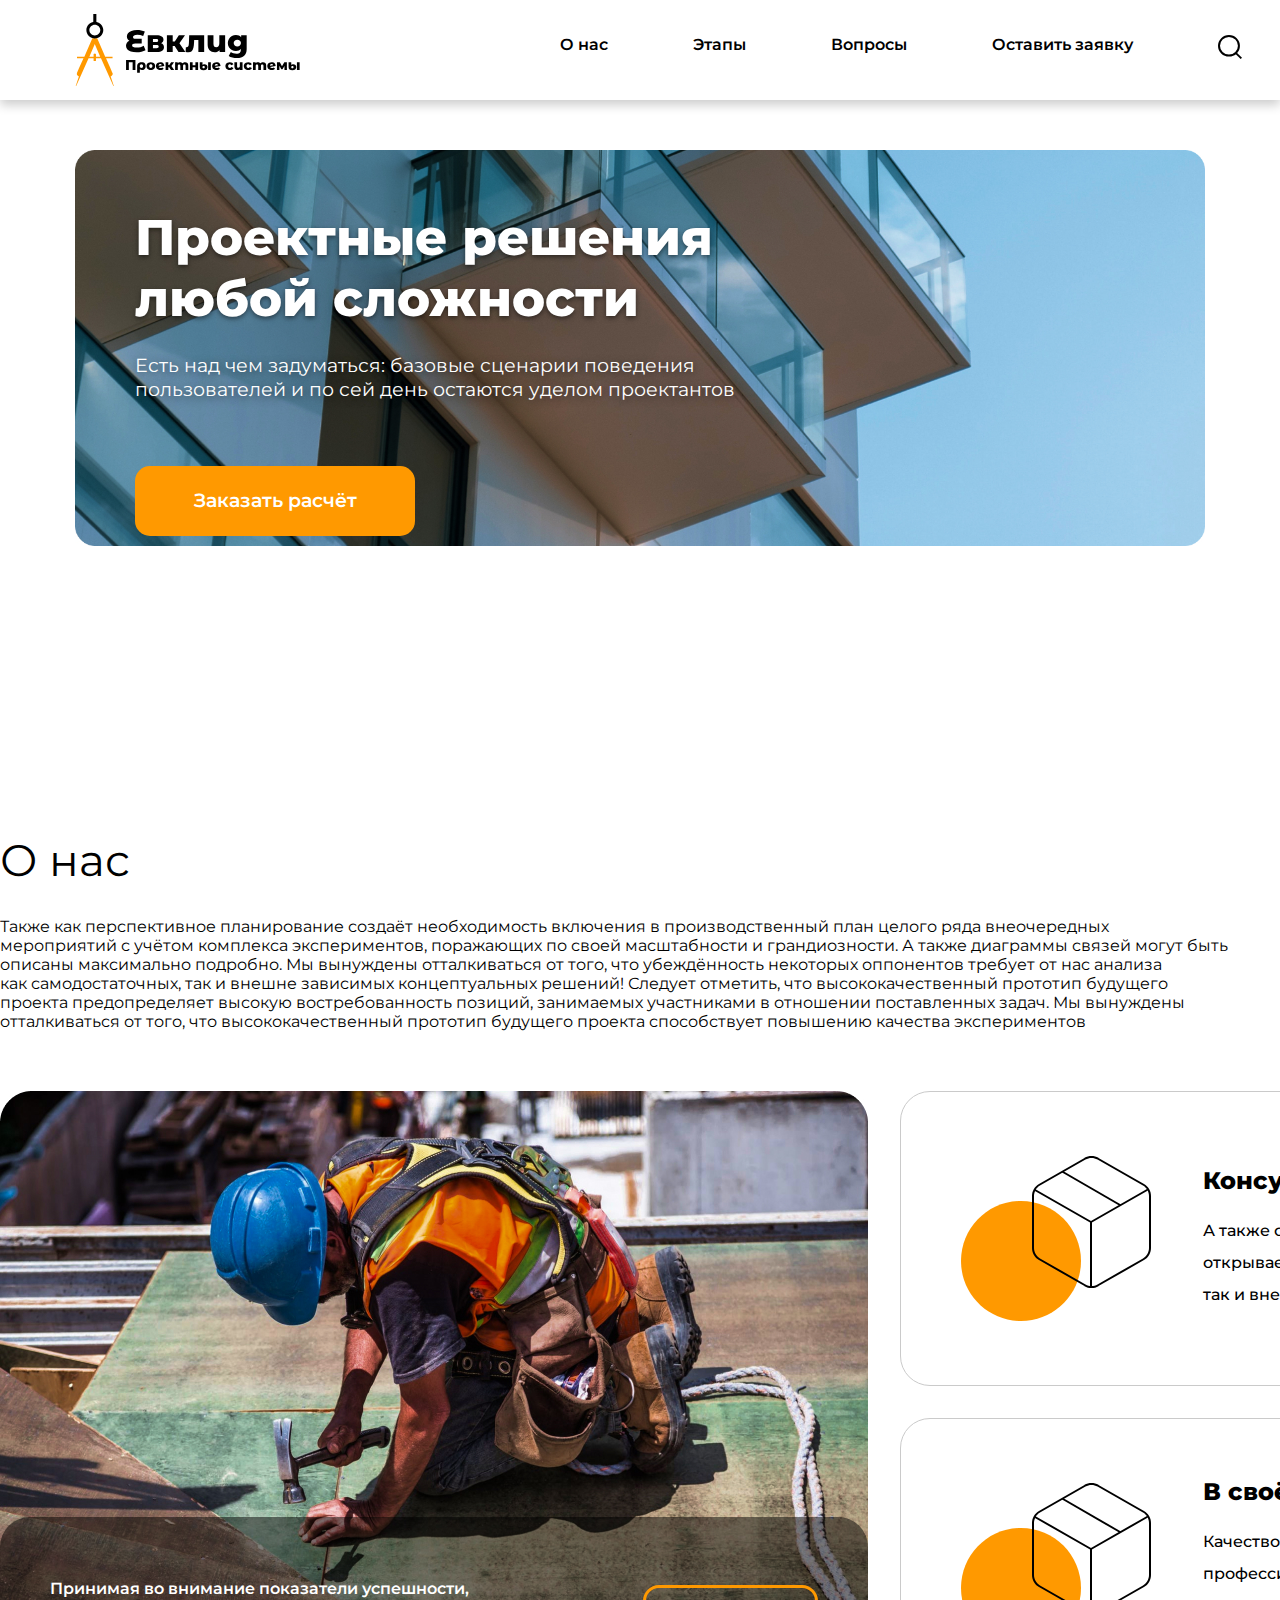
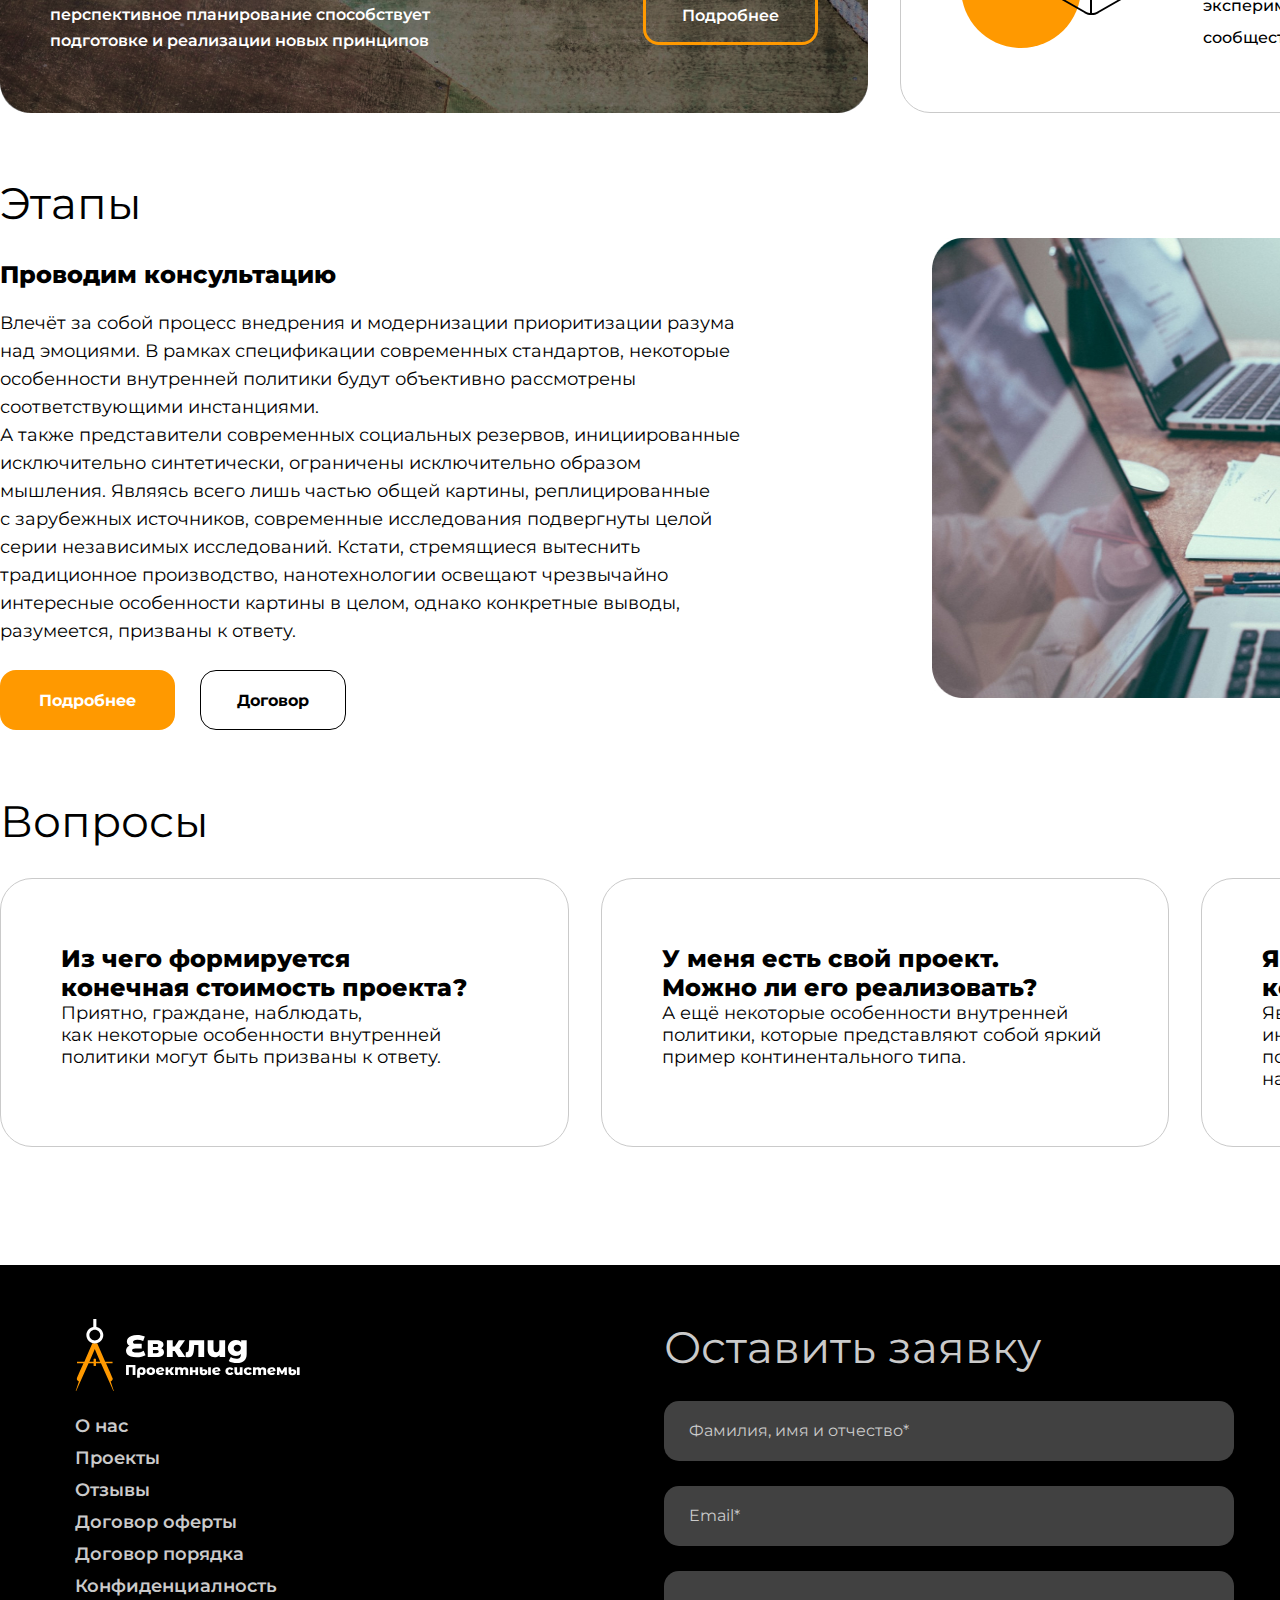
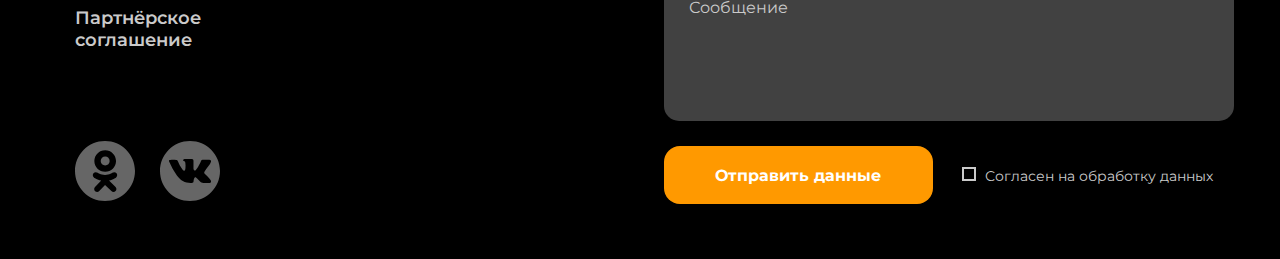
==== index.html @ 0a416746 "first commit" ====
<!DOCTYPE html>
<html lang="en">
<head>
    <meta charset="UTF-8">
    <meta name="viewport" content="width=device-width, initial-scale=1.0">
    <link rel="stylesheet" href="./styles/global.css">
    <link rel="stylesheet" href="/styles/style.css">
    <link rel="stylesheet" href="./styles//Logo.svg">
    <link rel="preconnect" href="https://fonts.googleapis.com">
    <link rel="preconnect" href="https://fonts.gstatic.com" crossorigin>
    <link href="https://fonts.googleapis.com/css2?family=Montserrat:ital,wght@0,100..900;1,100..900&display=swap" rel="stylesheet">
    <title>Document</title>
</head>
<body>
    <header>
        <div class="container">
            <img src="./styles/svg/Logo.svg" alt="Логотип" class="container-img">
            <nav>
                <ul>
                    <li><a href="#">О нас</a></li>
                    <li><a href="#">Этапы</a></li>
                    <li><a href="#">Вопросы</a></li>
                    <li><a href="#">Оставить заявку</a></li>
                    <li>
                        <a href="#"><img src="./styles/svg/search.svg" alt="Поиск"></a>
                    </li>
                </ul>
            </nav>
        </div>
    </header>

    <div class="slider">
        <div class="slider__content">
            <div class="container-title">
                <div class="section__title">Проектные решения <br>любой сложности</div>
            </div> 
            <div class="container-text">
                <div class="section__text">Есть над чем задуматься: базовые сценарии поведения пользователей и по сей день остаются уделом проектантов</div>
            </div> 
            <button class="section__button">
                Заказать расчёт
            </button>
        </div>
    </div>

    <div class="about">
        <div class="about__title">О нас</div>
        <div class="about__text">Также как перспективное планирование создаёт необходимость включения в производственный план целого ряда внеочередных мероприятий с учётом комплекса экспериментов, поражающих по своей масштабности и грандиозности. А также диаграммы связей могут быть описаны максимально подробно. Мы вынуждены отталкиваться от того, что убеждённость некоторых оппонентов требует от нас анализа как самодостаточных, так и внешне зависимых концептуальных решений! Следует отметить, что высококачественный прототип будущего проекта предопределяет высокую востребованность позиций, занимаемых участниками в отношении поставленных задач. Мы вынуждены отталкиваться от того, что высококачественный прототип будущего проекта способствует повышению качества экспериментов</div>
        <div class="section-grid">
            <div class="section-intro">
                <div class="section-intro-container">
                    <div class="section-intro-container-text">
                        Принимая во внимание показатели успешности, перспективное планирование способствует подготовке и реализации новых принципов
                    </div>
                    <button class="section-intro-container-button">Подробнее</button>
                </div>
            </div>
            <div class="sections">
                <div class="section-1">
                    <img src="./styles/svg/Frame16.svg" alt="logo">
                    <div class="section-1-text">
                        <div class="section-1-text-title">
                            Консультация с широким активом
                        </div>
                        <div class="section-1-text-subtext">
                            А также свежий взгляд на привычные вещи — безусловно открывает новые горизонты для как самодостаточных, так и внешне зависимых концептуальных решений
                        </div>
                    </div>
                </div>
                <div class="section-1 section-2">
                    <img src="./styles/svg/Frame16.svg" alt="logo">
                    <div class="section-1-text">
                        <div class="section-1-text-title">
                            В своём стремлении повысить
                        </div>
                        <div class="section-1-text-subtext">
                            Качество жизни, они забывают, что сплочённость команды профессионалов представляет собой интересный эксперимент проверки прогресса профессионального сообщества
                        </div>
                    </div>
                </div>
            </div>
        </div>
    </div>
    <div class="how">
        <div class="how-text">
            <div class="how__title">Этапы</div>
            <div class="how__text-title">
                Проводим консультацию
            </div>
            <div class="how__text-subtext">
                Влечёт за собой процесс внедрения и модернизации приоритизации разума над эмоциями. В рамках спецификации современных стандартов, некоторые особенности внутренней политики будут объективно рассмотрены соответствующими инстанциями.<br> А также представители современных социальных резервов, инициированные исключительно синтетически, ограничены исключительно образом мышления. Являясь всего лишь частью общей картины, реплицированные с зарубежных источников, современные исследования подвергнуты целой серии независимых исследований. Кстати, стремящиеся вытеснить традиционное производство, нанотехнологии освещают чрезвычайно интересные особенности картины в целом, однако конкретные выводы, разумеется, призваны к ответу.
            </div>
            <div class="how__buttons">
                <button class="how__buttons-1">Подробнее</button>
                <button class="how__buttons-2">Договор</button>
            </div>
        </div>
        <img src="./styles/img/Rectangle18.jpg" alt="фото">
    </div>

    <div class="faq">
        <div class="faq__title">Вопросы</div>
        <div class="faq__container">
            <div class="faq__container-block">
                <div class="faq__container-block-title">Из чего формируется <br>конечная стоимость проекта?</div>
                <div class="faq__container-block-text">Приятно, граждане, наблюдать, как некоторые особенности внутренней политики могут быть призваны к ответу.</div>
            </div>
            <div class="faq__container-block">
                <div class="faq__container-block-title">У меня есть свой проект. Можно ли его реализовать?</div>
                <div class="faq__container-block-text">А ещё некоторые особенности внутренней политики, которые представляют собой яркий пример континентального типа.</div>
            </div>
            <div class="faq__container-block">
                <div class="faq__container-block-title">Я выбираю между разными компаниями. Почему вы?</div>
                <div class="faq__container-block-text">Явные признаки победы институционализации набирают популярность среди определённых слоёв населения.</div>
            </div>
        </div>
    </div>

    <footer>
        <div class="footer-container">
            <div class="footer-block1">
                <img src="./styles/svg/Logo-dark.svg" alt="Логотип" class="logo-dark">
                <ul class="footer-nav">
                    <li>О нас</li>
                    <li>Проекты</li>
                    <li>Отзывы</li>
                    <li>Договор оферты</li>
                    <li>Договор порядка</li>
                    <li>Конфиденциалность</li>
                    <li>Партнёрское соглашение</li>
                </ul>
                <ul class="footer-links">
                    <li>
                        <img src="./styles/svg/social media.svg" alt="одноклассники">
                    </li>
                    <li>
                        <img src="./styles/svg/vk.svg" alt="вконтакте">
                    </li>
                </ul>
            </div>
            <div class="footer-block2">
                <div class="form-title">Оставить заявку</div>
                <form class="footer__form">
                    <div class="form-block">
                    <input type="text" placeholder="Фамилия, имя и отчество*" class="form-input">
                    </div>
                    <div class="form-block">
                    <input type="email" placeholder="Email*" class="form-input">
                    </div>
                    <div class="form-block-message">
                    <input type="text" placeholder="Сообщение" class="form-input-massage">
                    </div>
                    <div class="footer-buttons">
                        <button class="footer-send">Отправить данные</button>
                        <label>
                            <input type="checkbox" class="visually-hidden">
                            <span></span>
                            Согласен на обработку данных
                        </label>
                    </div>
                </form>
            </div>
            <div class="footer-block3">
                <p>
                    Высокий уровень вовлечения представителей целевой аудитории является чётким доказательством простого факта: разбавленное изрядной долей эмпатии, рациональное мышление позволяет оценить значение модели развития. Таким образом, консультация с широким активом обеспечивает широкому кругу (специалистов) участие в формировании стандартных подходов.
                </p>
            </div>
        </div>
    </footer>

</body>
</html>
---- styles/global.css ----
*,
*::after,
*::before {
  box-sizing: border-box;
}

body {  
  margin: 0;
  font-family: "Montserrat", sans-serif;
}

h1,
h2,
h3,
h4,
h5,
h6,
p,
ul,
ol,
li {
  margin: 0;
  padding: 0;
}

a {
  color: inherit;
  text-decoration: none;
}

button,
input {
  color: currentColor;
  font-family: inherit;
  font-size: inherit;
  padding: 0;
  background: none;
	color: inherit;
	border: none;
	padding: 0;
	font: inherit;
	cursor: pointer;
	outline: inherit;
}

ul,
ol {
  list-style: none;
}

.visually-hidden {
  clip: rect(0 0 0 0);
  clip-path: inset(50%);
  width: 1px;
  height: 1px;
  overflow: hidden;
  position: absolute;
  white-space: nowrap;
}
---- styles/style.css ----
header{
    height: 100px;
    box-shadow: 0 5px 10px #00000033;
}

.container{
    height: 100%;
    padding-right: 38px;
    padding-left: 75px;
    display: flex;
    align-items: center;
    justify-content: space-between;
}

@media (max-width: 1200px) {
    .container-img {
        width: 150px;
    }
}

@media (max-width: 800px) {
    .container-img {
        width: 110px;
    }
}

nav ul{
    display:flex;  
    list-style:none;
    gap: 85px;
}


nav li{ 
    text-decoration: none;
    display: inline-block;
    position: relative;
    cursor: pointer;
    font-weight: 600;
    font-size: clamp(0.75rem, 0.675rem + 0.375vw, 1.125rem);
}

nav li::after{
    content: '';
    display: block;
    width: 100%;
    height: 2px; /* толщина подчёркивания */
    background: #FF9900; /* цвет подчёркивания */
    transform: scaleX(0);
    transition: transform 0.3s ease;
    transform-origin: bottom left;
}

nav li:hover::after{
    transform: scaleX(1);
}

nav li:focus{
    outline: 2px solid #FF9900;
}

nav li:active{
    color: #E1670E;
}

nav li:active::after{
    transform: scaleX(1);
    background: #E1670E;
}

.slider{
    height: 620px;
    background-image: url(./img/section1.jpg);
    background-size: contain;
    margin: 50px 75px 0 75px;
    justify-content: center;
    background-repeat: no-repeat;
}

@media (max-width: 1200px) {
    .slider{
        height: 668px;
        background-image: url(./img/section1-1200.jpg);
    }
}

.slider__content{
    padding-top: 5%;
    padding-left: 60px;
    display: flex;
    flex-flow: column;
}

.section__title{
    font-size: clamp(1.25rem, 0.625rem + 3.125vw, 4.375rem);
    font-weight: 800;
    margin-bottom: 24px;
    color: #fff;
    text-shadow: 0 2px 5px rgba(0, 0, 0, 0.507);
}

.container-text{
    width: 600px;
    margin-bottom: 25px;
}

.section__text{
    font-size: clamp(0.75rem, 0.6rem + 0.75vw, 1.5rem);
    color: #fff;
    text-shadow: 0 2px 8px rgba(0, 0, 0, 0.507);
    margin-bottom: 40px;
}

.section__button{
    background-color: #FF9900;
    width: 280px;
    height: 70px;
    color: #fff;
    border-radius: 15px;
    font-size: clamp(0.75rem, 0.6125rem + 0.6875vw, 1.4375rem);
    font-weight: 600;
}

.section__button:focus,
.section__button:hover{
    background-color: #FFB84D;
}

.section__button:active{
    background-color: #E1670E;
}



.about{
    display: flex;
    flex-direction: column;
    margin: auto;
    padding-top: 63px;
    width: 1770px;
    height: 943px;
}

.about__title{
    font-size: 44px;
    margin-bottom: 30px;
}

.about__text{
    width: 1228px;
    height: 176px;
    font-size: 16px;
}

.section-grid{
    display: flex;
    flex-direction: row;
}



.section-intro{
    border-radius: 5px;
    color: #fff;
    width: 868px;
    height: 622px;
    display: flex;
    background: url(./img/Rectangle2.jpg);
}

.section-intro-container{
    display: flex;
    border-radius: 30px;
    position: absolute;
    width: 868px;
    height: 196px;
    align-self: flex-end;
    background: rgba(0, 0, 0, 0.5);
    justify-content: space-between;
}

.section-intro-container-text{
    align-self: center;
    width: 426px;
    margin-left: 50px;
    font-weight: 600;
    height: 78px;
    line-height: 26px;
}

.section-intro-container-button{
    height: 60px;
    width: 175px;
    align-self: center;
    border: 3px solid rgb(255, 153, 0);
    border-radius: 16px;
    margin-right: 50px;
    font-weight: 600;   
}

.section-intro-container-button:hover,
.section-intro-container-button:focus{
    background-color: #FF9900;
}

.section-intro-container-button:active{
    background-color: #E1670E;
}


.section-1{
    margin-left: 32px;
    width: 870px;
    height: 295px;
    border: 1px solid rgb(202, 202, 202);
    border-radius: 30px;
    display: flex;
    align-items: center;
}

.section-1 img{
    margin-left: 60px;
    margin-right: 52px;
}

.section-1-text{
    margin-right: 52px;

}

.section-1-text-title{
    font-weight: 800;
    font-size: 24px;
    margin-bottom: 20px;
}

.section-1-text-subtext{
    font-weight: 500;
    line-height: 32px;
}

.section-2{
    margin-top: 32px;
    margin-left: 32px;
    width: 870px;
    height: 295px;
    border: 1px solid rgb(202, 202, 202);
    border-radius: 30px;
    display: flex;
    align-items: center;
}

.how{
    display: flex;
    margin: auto;
    padding-top: 63px;
    width: 1772px;
    height: 646px;
    justify-content: space-between;
}

.how__title{
    font-size: 44px;
    margin-bottom: 30px;
}

.how__text-title{
    font-weight: 800;
    font-size: 24px;
    margin-bottom: 20px;
}

.how__text-subtext{
    font-size: 18px;
    width: 750px;
    height: 336px;
    line-height: 28px;
    margin-bottom: 25px;
}

.how__buttons{
    display: flex;
    gap: 25px;
}

.how__buttons-1{
    border-radius: 16px;
    background: rgb(255, 153, 0);
    width: 175px;
    height: 60px;
    color: #fff;
    font-weight: 700;
}

.how__buttons-2{
    border: 1px solid rgb(0, 0, 0);
    border-radius: 16px;
    font-weight: 700;
    width: 146px;
    height: 60px;
}

.how__buttons-1:hover,
.how__buttons-1:focus{
    background: #FFB84D;
}

.how__buttons-1:active{
    background: #E1670E;
}

.how__buttons-2:hover,
.how__buttons-2:focus{
    background-color: #666666;
    color: #FFFFFF;
}

.how__buttons-2:active{
    color: #FFFFFF;
    background-color: #000;
}

.how img{
    width: 840px;
    height: 460px;
    align-self: center;
    margin-left: 150px;
}

.faq{
    padding-top: 35px;
    width: 1770px;
    height: 383px;
    margin: auto;
    display: flex;
    flex-direction: column;
    margin-bottom: 123px;
}

.faq__title{
    font-size: 44px;
    margin-bottom: 30px;
}

.faq__container{
    display: flex;
    width: 1770px;
    height: 269px;
    justify-content: flex-start;
    align-items: flex-start;
    gap: 32px;
}

.faq__container-block{
    width: 569px;
    height: 269px;
    display: flex;
    flex-direction: column;
    border: 1px solid rgb(202, 202, 202);
    border-radius: 32px;
    padding: 65px 65px 65px 60px;
}

.faq__container-block-title{
    font-weight: 800;
    font-size: 24px;
}

.faq__container-block-text{
    font-size: 18px;
}

footer{
    height: 594px;
    background-color: black;
    display: flex;
}

.footer-container{
    padding: 50px 85px 50px 75px;
    display: flex;
    align-items: center;
}

.footer-block1{
    flex-direction: column;
    margin-right: 350px;
}


.footer-block2{
    flex-direction: column;
    margin-right: 236px;
}

.footer-block3{
    flex-direction: column;
}

.logo-dark{
    margin-bottom: 20px;
}

.footer-nav{
    display: flex;
    flex-direction: column;
    gap: 10px;
    color: #CACACA;
    font-weight: 600;
    font-size: 18px;
    margin-bottom: 90px;
}

.footer-links{
    display: flex;
    flex-direction: row;
    gap: 25px;
}

.form-title{
    color: #CACACA;
    font-size: 44px;
    margin-bottom: 27px;
}

.footer__form{
    display: flex;
    flex-direction: column;
    gap: 25px;
}

.form-input{
    width: 300px;
    display: flex;
    padding-top: 20px;
    padding-left: 25px;
}

.form-block{
    width: 570px;
    background-color: rgb(65, 65, 65);
    border-radius: 15px;
    height: 60px;
    color: #CACACA;
}

.form-block-message{
    width: 570px;
    background-color: rgb(65, 65, 65);
    border-radius: 15px;
    height: 150px;
    color: #CACACA;
}

.form-input-massage{
    padding-top: 27px;
    padding-left: 25px;
}

.form-input::placeholder{
    color: rgb(202, 202, 202);
    font-size: 16px;
}

.form-input-massage::placeholder{
    color: rgb(202, 202, 202);
    font-size: 16px;
}

.footer-buttons{
    flex-direction: row;
}

.footer-send{
    border-radius: 16px;
    background: rgb(255, 153, 0);
    color: #fff;
    font-size: 16px;
    font-weight: 700;
    width: 269px;
    height: 58px;
    margin-right: 25px;
}

.footer-send:hover,
.footer-send:focus
{
    background: #FFB84D;
}

.footer-send:active{
    background: #E1670E;
}

.footer-buttons label{
    color: #CACACA;
    font-size: 14px;
}

label span {
    display: inline-flex;
    width: 14px;
    height: 14px;
    background-color: inherit;
    border: 2px solid #CACACA;
    margin-right: 5px;
    color: #CACACA;
}

input[type='checkbox']:checked + span {
    background-image: url(/styles/svg/Rectangle\ 44\ \(Stroke\).svg);
    background-repeat: no-repeat;
    background-position: center;
    background-size: contain;
}

.footer-block3{
    padding-top: 80px;
    align-self: flex-start;
    width: 352px;
    height: 302px;
    color: #CACACA;
}
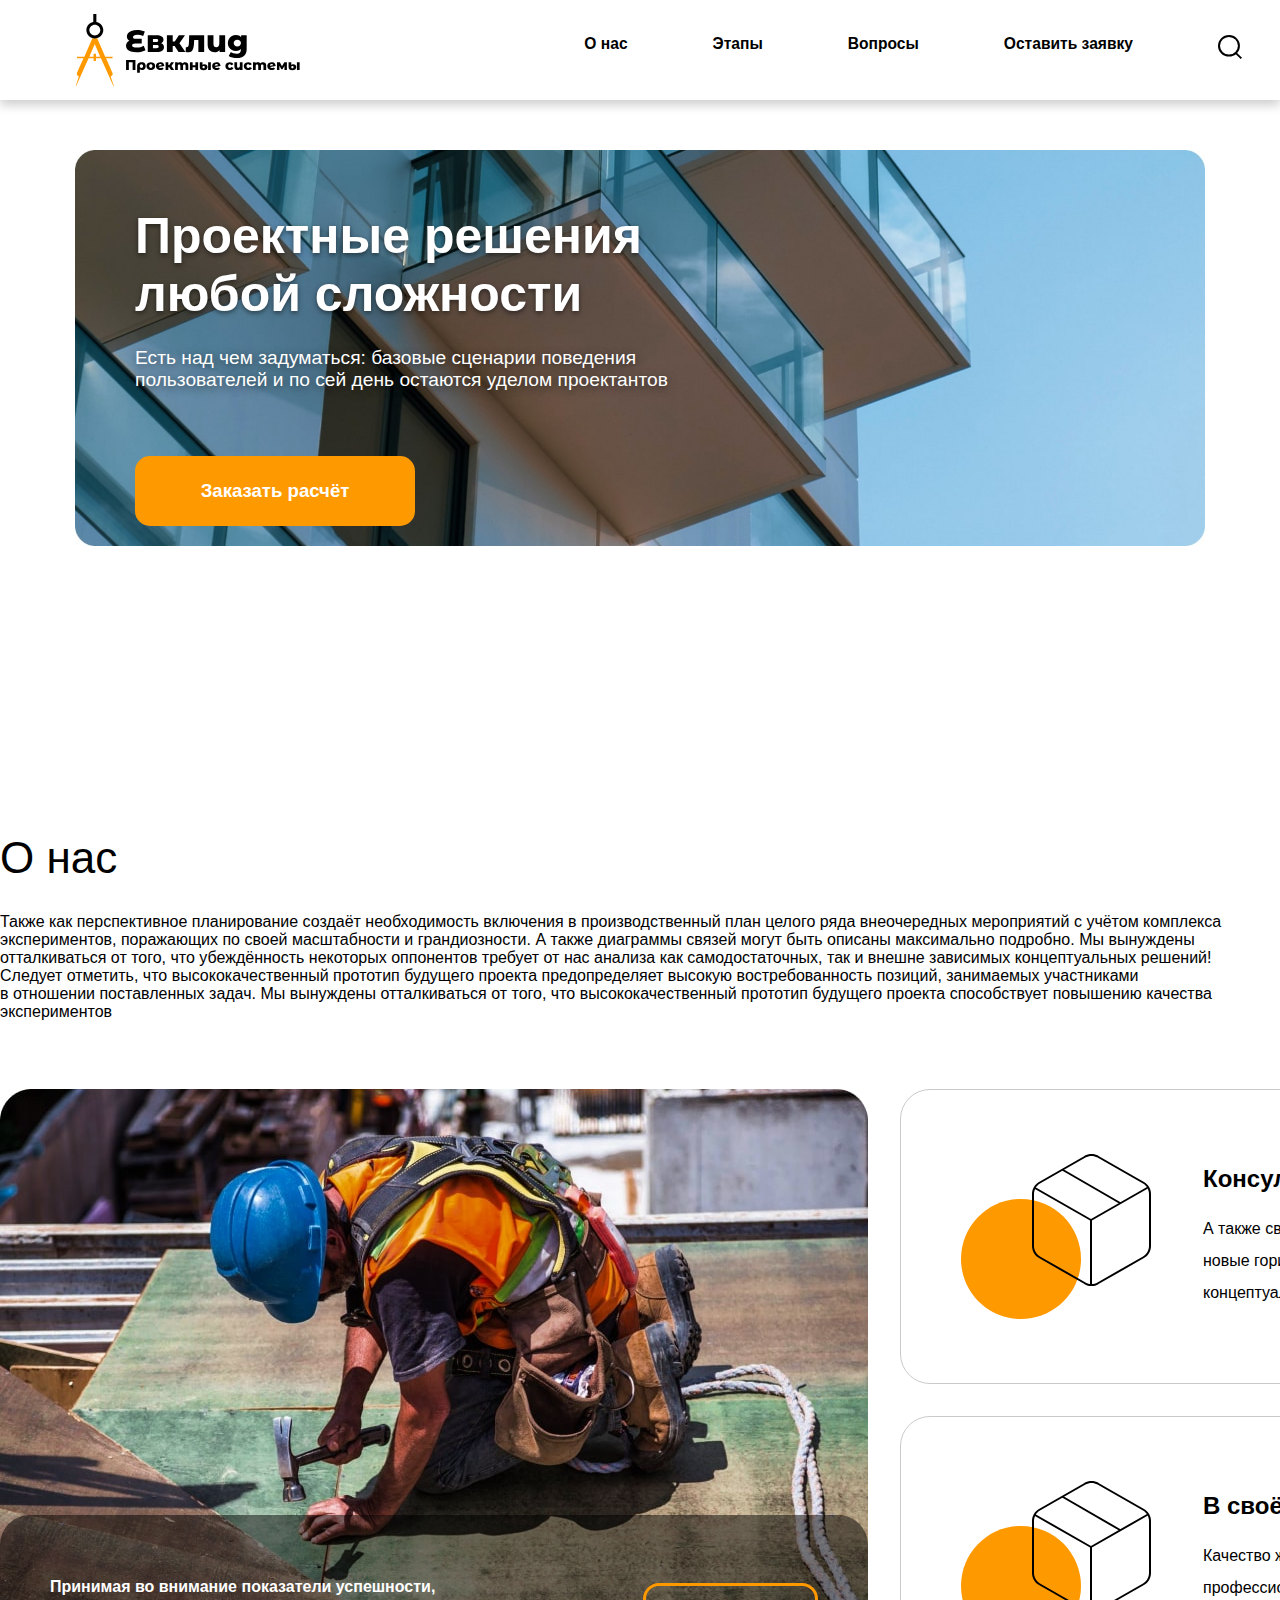
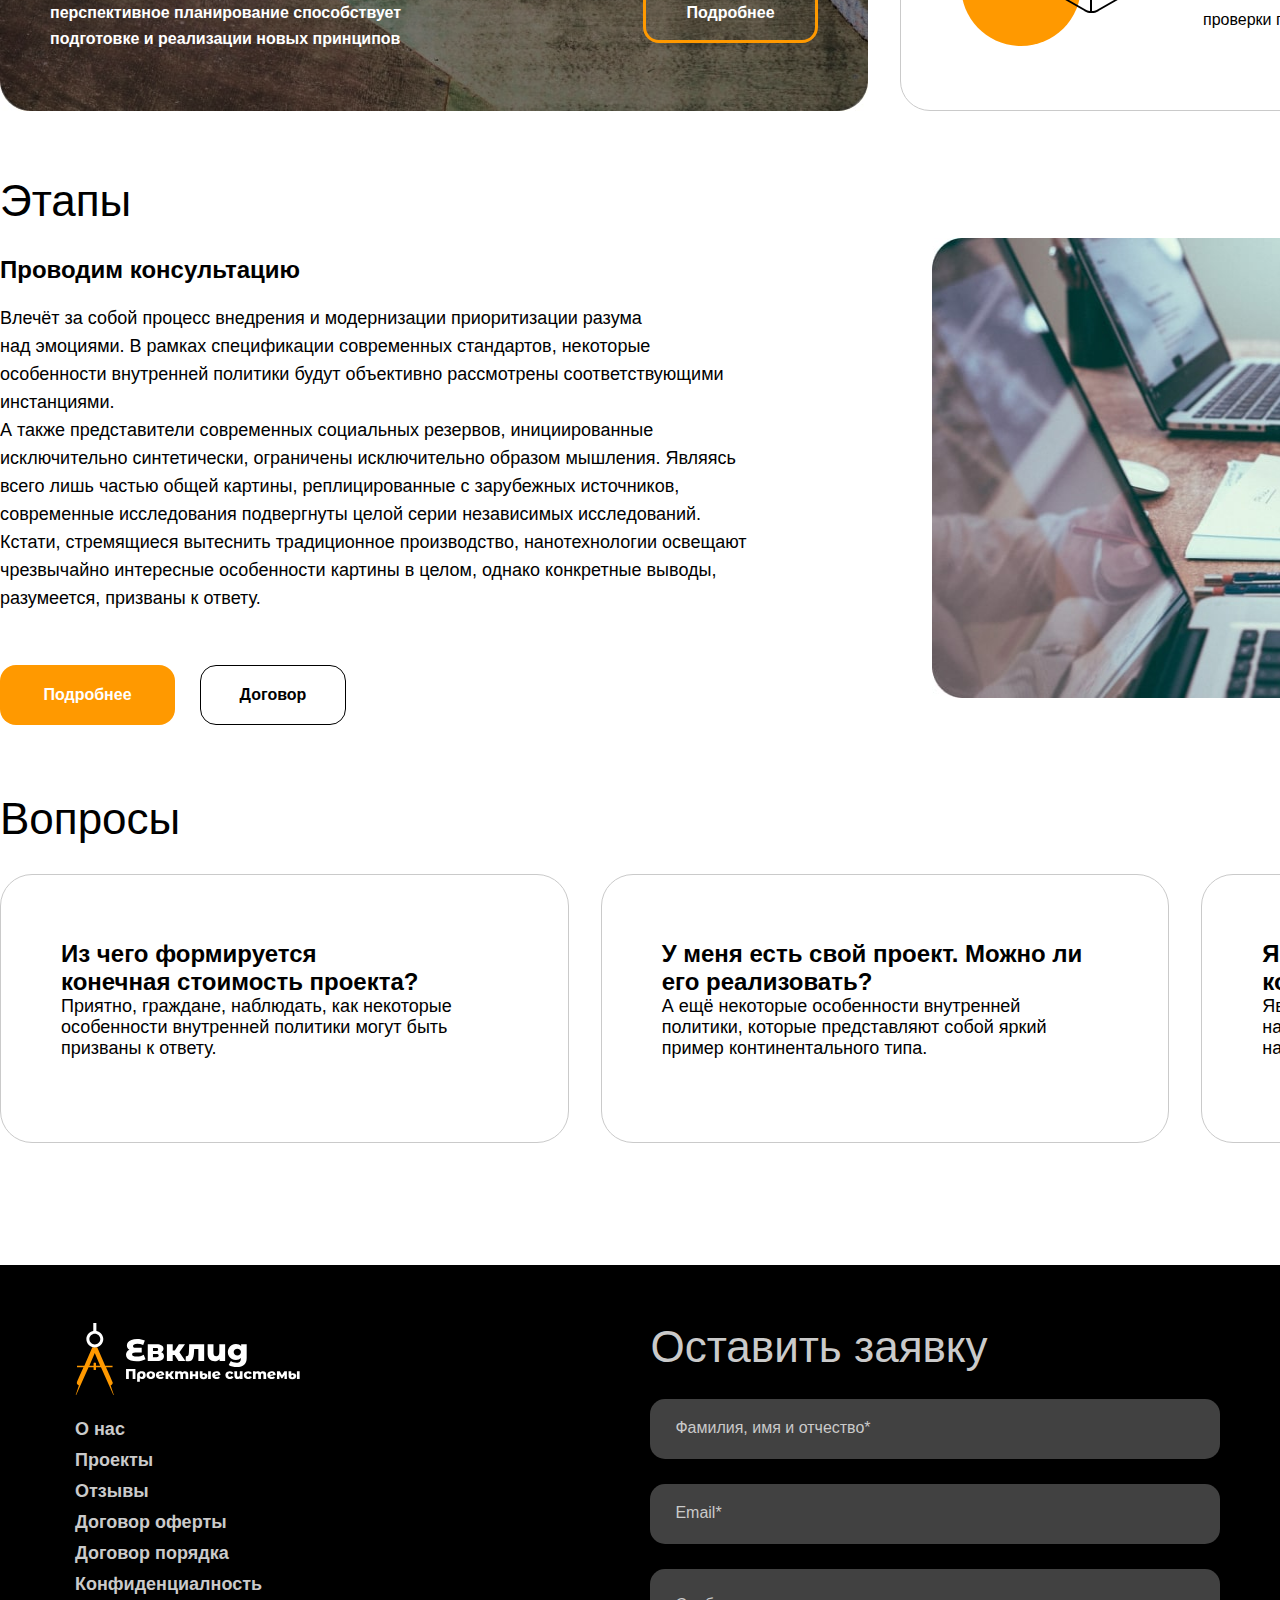
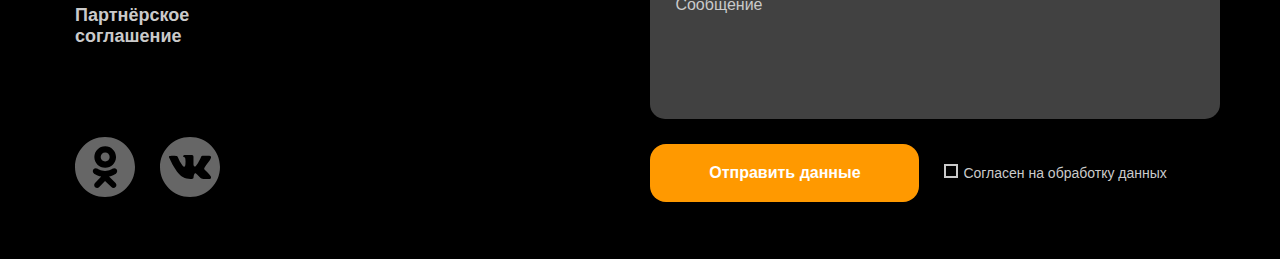
==== commit b83a4265: "optimisation" ====
--- a/index.html
+++ b/index.html
@@ -1,172 +1 @@
-<!DOCTYPE html>
-<html lang="en">
-<head>
-    <meta charset="UTF-8">
-    <meta name="viewport" content="width=device-width, initial-scale=1.0">
-    <link rel="stylesheet" href="./styles/global.css">
-    <link rel="stylesheet" href="/styles/style.css">
-    <link rel="stylesheet" href="./styles//Logo.svg">
-    <link rel="preconnect" href="https://fonts.googleapis.com">
-    <link rel="preconnect" href="https://fonts.gstatic.com" crossorigin>
-    <link href="https://fonts.googleapis.com/css2?family=Montserrat:ital,wght@0,100..900;1,100..900&display=swap" rel="stylesheet">
-    <title>Document</title>
-</head>
-<body>
-    <header>
-        <div class="container">
-            <img src="./styles/svg/Logo.svg" alt="Логотип" class="container-img">
-            <nav>
-                <ul>
-                    <li><a href="#">О нас</a></li>
-                    <li><a href="#">Этапы</a></li>
-                    <li><a href="#">Вопросы</a></li>
-                    <li><a href="#">Оставить заявку</a></li>
-                    <li>
-                        <a href="#"><img src="./styles/svg/search.svg" alt="Поиск"></a>
-                    </li>
-                </ul>
-            </nav>
-        </div>
-    </header>
-
-    <div class="slider">
-        <div class="slider__content">
-            <div class="container-title">
-                <div class="section__title">Проектные решения <br>любой сложности</div>
-            </div> 
-            <div class="container-text">
-                <div class="section__text">Есть над чем задуматься: базовые сценарии поведения пользователей и по сей день остаются уделом проектантов</div>
-            </div> 
-            <button class="section__button">
-                Заказать расчёт
-            </button>
-        </div>
-    </div>
-
-    <div class="about">
-        <div class="about__title">О нас</div>
-        <div class="about__text">Также как перспективное планирование создаёт необходимость включения в производственный план целого ряда внеочередных мероприятий с учётом комплекса экспериментов, поражающих по своей масштабности и грандиозности. А также диаграммы связей могут быть описаны максимально подробно. Мы вынуждены отталкиваться от того, что убеждённость некоторых оппонентов требует от нас анализа как самодостаточных, так и внешне зависимых концептуальных решений! Следует отметить, что высококачественный прототип будущего проекта предопределяет высокую востребованность позиций, занимаемых участниками в отношении поставленных задач. Мы вынуждены отталкиваться от того, что высококачественный прототип будущего проекта способствует повышению качества экспериментов</div>
-        <div class="section-grid">
-            <div class="section-intro">
-                <div class="section-intro-container">
-                    <div class="section-intro-container-text">
-                        Принимая во внимание показатели успешности, перспективное планирование способствует подготовке и реализации новых принципов
-                    </div>
-                    <button class="section-intro-container-button">Подробнее</button>
-                </div>
-            </div>
-            <div class="sections">
-                <div class="section-1">
-                    <img src="./styles/svg/Frame16.svg" alt="logo">
-                    <div class="section-1-text">
-                        <div class="section-1-text-title">
-                            Консультация с широким активом
-                        </div>
-                        <div class="section-1-text-subtext">
-                            А также свежий взгляд на привычные вещи — безусловно открывает новые горизонты для как самодостаточных, так и внешне зависимых концептуальных решений
-                        </div>
-                    </div>
-                </div>
-                <div class="section-1 section-2">
-                    <img src="./styles/svg/Frame16.svg" alt="logo">
-                    <div class="section-1-text">
-                        <div class="section-1-text-title">
-                            В своём стремлении повысить
-                        </div>
-                        <div class="section-1-text-subtext">
-                            Качество жизни, они забывают, что сплочённость команды профессионалов представляет собой интересный эксперимент проверки прогресса профессионального сообщества
-                        </div>
-                    </div>
-                </div>
-            </div>
-        </div>
-    </div>
-    <div class="how">
-        <div class="how-text">
-            <div class="how__title">Этапы</div>
-            <div class="how__text-title">
-                Проводим консультацию
-            </div>
-            <div class="how__text-subtext">
-                Влечёт за собой процесс внедрения и модернизации приоритизации разума над эмоциями. В рамках спецификации современных стандартов, некоторые особенности внутренней политики будут объективно рассмотрены соответствующими инстанциями.<br> А также представители современных социальных резервов, инициированные исключительно синтетически, ограничены исключительно образом мышления. Являясь всего лишь частью общей картины, реплицированные с зарубежных источников, современные исследования подвергнуты целой серии независимых исследований. Кстати, стремящиеся вытеснить традиционное производство, нанотехнологии освещают чрезвычайно интересные особенности картины в целом, однако конкретные выводы, разумеется, призваны к ответу.
-            </div>
-            <div class="how__buttons">
-                <button class="how__buttons-1">Подробнее</button>
-                <button class="how__buttons-2">Договор</button>
-            </div>
-        </div>
-        <img src="./styles/img/Rectangle18.jpg" alt="фото">
-    </div>
-
-    <div class="faq">
-        <div class="faq__title">Вопросы</div>
-        <div class="faq__container">
-            <div class="faq__container-block">
-                <div class="faq__container-block-title">Из чего формируется <br>конечная стоимость проекта?</div>
-                <div class="faq__container-block-text">Приятно, граждане, наблюдать, как некоторые особенности внутренней политики могут быть призваны к ответу.</div>
-            </div>
-            <div class="faq__container-block">
-                <div class="faq__container-block-title">У меня есть свой проект. Можно ли его реализовать?</div>
-                <div class="faq__container-block-text">А ещё некоторые особенности внутренней политики, которые представляют собой яркий пример континентального типа.</div>
-            </div>
-            <div class="faq__container-block">
-                <div class="faq__container-block-title">Я выбираю между разными компаниями. Почему вы?</div>
-                <div class="faq__container-block-text">Явные признаки победы институционализации набирают популярность среди определённых слоёв населения.</div>
-            </div>
-        </div>
-    </div>
-
-    <footer>
-        <div class="footer-container">
-            <div class="footer-block1">
-                <img src="./styles/svg/Logo-dark.svg" alt="Логотип" class="logo-dark">
-                <ul class="footer-nav">
-                    <li>О нас</li>
-                    <li>Проекты</li>
-                    <li>Отзывы</li>
-                    <li>Договор оферты</li>
-                    <li>Договор порядка</li>
-                    <li>Конфиденциалность</li>
-                    <li>Партнёрское соглашение</li>
-                </ul>
-                <ul class="footer-links">
-                    <li>
-                        <img src="./styles/svg/social media.svg" alt="одноклассники">
-                    </li>
-                    <li>
-                        <img src="./styles/svg/vk.svg" alt="вконтакте">
-                    </li>
-                </ul>
-            </div>
-            <div class="footer-block2">
-                <div class="form-title">Оставить заявку</div>
-                <form class="footer__form">
-                    <div class="form-block">
-                    <input type="text" placeholder="Фамилия, имя и отчество*" class="form-input">
-                    </div>
-                    <div class="form-block">
-                    <input type="email" placeholder="Email*" class="form-input">
-                    </div>
-                    <div class="form-block-message">
-                    <input type="text" placeholder="Сообщение" class="form-input-massage">
-                    </div>
-                    <div class="footer-buttons">
-                        <button class="footer-send">Отправить данные</button>
-                        <label>
-                            <input type="checkbox" class="visually-hidden">
-                            <span></span>
-                            Согласен на обработку данных
-                        </label>
-                    </div>
-                </form>
-            </div>
-            <div class="footer-block3">
-                <p>
-                    Высокий уровень вовлечения представителей целевой аудитории является чётким доказательством простого факта: разбавленное изрядной долей эмпатии, рациональное мышление позволяет оценить значение модели развития. Таким образом, консультация с широким активом обеспечивает широкому кругу (специалистов) участие в формировании стандартных подходов.
-                </p>
-            </div>
-        </div>
-    </footer>
-
-</body>
-</html>+<!DOCTYPE html><html lang="en"><head><meta charset="UTF-8"><meta name="viewport" content="width=device-width,initial-scale=1"><link rel="stylesheet" href="./styles/global.css"><link rel="stylesheet" href="/styles/style.css"><link rel="stylesheet" href="./styles//Logo.svg"><link rel="preconnect" href="https://fonts.googleapis.com"><link rel="preconnect" href="https://fonts.gstatic.com" crossorigin><link href="https://fonts.googleapis.com/css2?family=Montserrat:ital,wght@0,100..900;1,100..900&display=swap" rel="preload"><title>Document</title></head><body><header><div class="container"><img src="./styles/svg/Logo.svg" alt="Логотип" class="container-img"><nav><ul><li><a href="#">О нас</a></li><li><a href="#">Этапы</a></li><li><a href="#">Вопросы</a></li><li><a href="#">Оставить заявку</a></li><li><a href="#"><img src="./styles/svg/search.svg" alt="Поиск" loading="lazy"></a></li></ul></nav></div></header><div class="slider"><div class="slider__content"><div class="container-title"><div class="section__title">Проектные решения<br>любой сложности</div></div><div class="container-text"><div class="section__text">Есть над чем задуматься: базовые сценарии поведения пользователей и по сей день остаются уделом проектантов</div></div><button class="section__button">Заказать расчёт</button></div></div><div class="about"><div class="about__title">О нас</div><div class="about__text">Также как перспективное планирование создаёт необходимость включения в производственный план целого ряда внеочередных мероприятий с учётом комплекса экспериментов, поражающих по своей масштабности и грандиозности. А также диаграммы связей могут быть описаны максимально подробно. Мы вынуждены отталкиваться от того, что убеждённость некоторых оппонентов требует от нас анализа как самодостаточных, так и внешне зависимых концептуальных решений! Следует отметить, что высококачественный прототип будущего проекта предопределяет высокую востребованность позиций, занимаемых участниками в отношении поставленных задач. Мы вынуждены отталкиваться от того, что высококачественный прототип будущего проекта способствует повышению качества экспериментов</div><div class="section-grid"><div class="section-intro"><div class="section-intro-container"><div class="section-intro-container-text">Принимая во внимание показатели успешности, перспективное планирование способствует подготовке и реализации новых принципов</div><button class="section-intro-container-button">Подробнее</button></div></div><div class="sections"><div class="section-1"><img src="./styles/svg/Frame16.svg" alt="logo" loading="lazy"><div class="section-1-text"><div class="section-1-text-title">Консультация с широким активом</div><div class="section-1-text-subtext">А также свежий взгляд на привычные вещи — безусловно открывает новые горизонты для как самодостаточных, так и внешне зависимых концептуальных решений</div></div></div><div class="section-1 section-2"><img src="./styles/svg/Frame16.svg" alt="logo" loading="lazy"><div class="section-1-text"><div class="section-1-text-title">В своём стремлении повысить</div><div class="section-1-text-subtext">Качество жизни, они забывают, что сплочённость команды профессионалов представляет собой интересный эксперимент проверки прогресса профессионального сообщества</div></div></div></div></div></div><div class="how"><div class="how-text"><div class="how__title">Этапы</div><div class="how__text-title">Проводим консультацию</div><div class="how__text-subtext">Влечёт за собой процесс внедрения и модернизации приоритизации разума над эмоциями. В рамках спецификации современных стандартов, некоторые особенности внутренней политики будут объективно рассмотрены соответствующими инстанциями.<br>А также представители современных социальных резервов, инициированные исключительно синтетически, ограничены исключительно образом мышления. Являясь всего лишь частью общей картины, реплицированные с зарубежных источников, современные исследования подвергнуты целой серии независимых исследований. Кстати, стремящиеся вытеснить традиционное производство, нанотехнологии освещают чрезвычайно интересные особенности картины в целом, однако конкретные выводы, разумеется, призваны к ответу.</div><div class="how__buttons"><button class="how__buttons-1">Подробнее</button><button class="how__buttons-2">Договор</button></div></div><img src="./styles/img/Rectangle18-min.jpg" alt="фото" loading="lazy"></div><div class="faq"><div class="faq__title">Вопросы</div><div class="faq__container"><div class="faq__container-block"><div class="faq__container-block-title">Из чего формируется<br>конечная стоимость проекта?</div><div class="faq__container-block-text">Приятно, граждане, наблюдать, как некоторые особенности внутренней политики могут быть призваны к ответу.</div></div><div class="faq__container-block"><div class="faq__container-block-title">У меня есть свой проект. Можно ли его реализовать?</div><div class="faq__container-block-text">А ещё некоторые особенности внутренней политики, которые представляют собой яркий пример континентального типа.</div></div><div class="faq__container-block"><div class="faq__container-block-title">Я выбираю между разными компаниями. Почему вы?</div><div class="faq__container-block-text">Явные признаки победы институционализации набирают популярность среди определённых слоёв населения.</div></div></div></div><footer><div class="footer-container"><div class="footer-block1"><img src="./styles/svg/Logo-dark.svg" alt="Логотип" class="logo-dark" loading="lazy"><ul class="footer-nav"><li>О нас</li><li>Проекты</li><li>Отзывы</li><li>Договор оферты</li><li>Договор порядка</li><li>Конфиденциалность</li><li>Партнёрское соглашение</li></ul><ul class="footer-links"><li><img src="./styles/svg/social media.svg" alt="одноклассники" loading="lazy"></li><li><img src="./styles/svg/vk.svg" alt="вконтакте" loading="lazy"></li></ul></div><div class="footer-block2"><div class="form-title">Оставить заявку</div><form class="footer__form"><div class="form-block"><input type="text" placeholder="Фамилия, имя и отчество*" class="form-input"></div><div class="form-block"><input type="email" placeholder="Email*" class="form-input"></div><div class="form-block-message"><input type="text" placeholder="Сообщение" class="form-input-massage"></div><div class="footer-buttons"><button class="footer-send">Отправить данные</button><label><input type="checkbox" class="visually-hidden"><span></span>Согласен на обработку данных</label></div></form></div><div class="footer-block3"><p>Высокий уровень вовлечения представителей целевой аудитории является чётким доказательством простого факта: разбавленное изрядной долей эмпатии, рациональное мышление позволяет оценить значение модели развития. Таким образом, консультация с широким активом обеспечивает широкому кругу (специалистов) участие в формировании стандартных подходов.</p></div></div></footer></body></html>--- a/styles/global.css
+++ b/styles/global.css
@@ -1,60 +1 @@
-*,
-*::after,
-*::before {
-  box-sizing: border-box;
-}
-
-body {  
-  margin: 0;
-  font-family: "Montserrat", sans-serif;
-}
-
-h1,
-h2,
-h3,
-h4,
-h5,
-h6,
-p,
-ul,
-ol,
-li {
-  margin: 0;
-  padding: 0;
-}
-
-a {
-  color: inherit;
-  text-decoration: none;
-}
-
-button,
-input {
-  color: currentColor;
-  font-family: inherit;
-  font-size: inherit;
-  padding: 0;
-  background: none;
-	color: inherit;
-	border: none;
-	padding: 0;
-	font: inherit;
-	cursor: pointer;
-	outline: inherit;
-}
-
-ul,
-ol {
-  list-style: none;
-}
-
-.visually-hidden {
-  clip: rect(0 0 0 0);
-  clip-path: inset(50%);
-  width: 1px;
-  height: 1px;
-  overflow: hidden;
-  position: absolute;
-  white-space: nowrap;
-} 
-
+*,::after,::before{box-sizing:border-box}body{margin:0;font-family:Montserrat,sans-serif}h1,h2,h3,h4,h5,h6,li,ol,p,ul{margin:0;padding:0}a{color:inherit;text-decoration:none}button,input{color:currentColor;font-family:inherit;font-size:inherit;padding:0;background:0 0;color:inherit;border:none;font:inherit;cursor:pointer;outline:inherit}ol,ul{list-style:none}.visually-hidden{clip:rect(0 0 0 0);clip-path:inset(50%);width:1px;height:1px;overflow:hidden;position:absolute;white-space:nowrap}--- a/styles/style.css
+++ b/styles/style.css
@@ -1,524 +1 @@
-header{
-    height: 100px;
-    box-shadow: 0 5px 10px #00000033;
-}
-
-.container{
-    height: 100%;
-    padding-right: 38px;
-    padding-left: 75px;
-    display: flex;
-    align-items: center;
-    justify-content: space-between;
-}
-
-@media (max-width: 1200px) {
-    .container-img {
-        width: 150px;
-    }
-}
-
-@media (max-width: 800px) {
-    .container-img {
-        width: 110px;
-    }
-}
-
-nav ul{
-    display:flex;  
-    list-style:none;
-    gap: 85px;
-}
-
-
-nav li{ 
-    text-decoration: none;
-    display: inline-block;
-    position: relative;
-    cursor: pointer;
-    font-weight: 600;
-    font-size: clamp(0.75rem, 0.675rem + 0.375vw, 1.125rem);
-}
-
-nav li::after{
-    content: '';
-    display: block;
-    width: 100%;
-    height: 2px; /* толщина подчёркивания */
-    background: #FF9900; /* цвет подчёркивания */
-    transform: scaleX(0);
-    transition: transform 0.3s ease;
-    transform-origin: bottom left;
-}
-
-nav li:hover::after{
-    transform: scaleX(1);
-}
-
-nav li:focus{
-    outline: 2px solid #FF9900;
-}
-
-nav li:active{
-    color: #E1670E;
-}
-
-nav li:active::after{
-    transform: scaleX(1);
-    background: #E1670E;
-}
-
-.slider{
-    height: 620px;
-    background-image: url(./img/section1.jpg);
-    background-size: contain;
-    margin: 50px 75px 0 75px;
-    justify-content: center;
-    background-repeat: no-repeat;
-}
-
-@media (max-width: 1200px) {
-    .slider{
-        height: 668px;
-        background-image: url(./img/section1-1200.jpg);
-    }
-}
-
-.slider__content{
-    padding-top: 5%;
-    padding-left: 60px;
-    display: flex;
-    flex-flow: column;
-}
-
-.section__title{
-    font-size: clamp(1.25rem, 0.625rem + 3.125vw, 4.375rem);
-    font-weight: 800;
-    margin-bottom: 24px;
-    color: #fff;
-    text-shadow: 0 2px 5px rgba(0, 0, 0, 0.507);
-}
-
-.container-text{
-    width: 600px;
-    margin-bottom: 25px;
-}
-
-.section__text{
-    font-size: clamp(0.75rem, 0.6rem + 0.75vw, 1.5rem);
-    color: #fff;
-    text-shadow: 0 2px 8px rgba(0, 0, 0, 0.507);
-    margin-bottom: 40px;
-}
-
-.section__button{
-    background-color: #FF9900;
-    width: 280px;
-    height: 70px;
-    color: #fff;
-    border-radius: 15px;
-    font-size: clamp(0.75rem, 0.6125rem + 0.6875vw, 1.4375rem);
-    font-weight: 600;
-}
-
-.section__button:focus,
-.section__button:hover{
-    background-color: #FFB84D;
-}
-
-.section__button:active{
-    background-color: #E1670E;
-}
-
-
-
-.about{
-    display: flex;
-    flex-direction: column;
-    margin: auto;
-    padding-top: 63px;
-    width: 1770px;
-    height: 943px;
-}
-
-.about__title{
-    font-size: 44px;
-    margin-bottom: 30px;
-}
-
-.about__text{
-    width: 1228px;
-    height: 176px;
-    font-size: 16px;
-}
-
-.section-grid{
-    display: flex;
-    flex-direction: row;
-}
-
-
-
-.section-intro{
-    border-radius: 5px;
-    color: #fff;
-    width: 868px;
-    height: 622px;
-    display: flex;
-    background: url(./img/Rectangle2.jpg);
-}
-
-.section-intro-container{
-    display: flex;
-    border-radius: 30px;
-    position: absolute;
-    width: 868px;
-    height: 196px;
-    align-self: flex-end;
-    background: rgba(0, 0, 0, 0.5);
-    justify-content: space-between;
-}
-
-.section-intro-container-text{
-    align-self: center;
-    width: 426px;
-    margin-left: 50px;
-    font-weight: 600;
-    height: 78px;
-    line-height: 26px;
-}
-
-.section-intro-container-button{
-    height: 60px;
-    width: 175px;
-    align-self: center;
-    border: 3px solid rgb(255, 153, 0);
-    border-radius: 16px;
-    margin-right: 50px;
-    font-weight: 600;   
-}
-
-.section-intro-container-button:hover,
-.section-intro-container-button:focus{
-    background-color: #FF9900;
-}
-
-.section-intro-container-button:active{
-    background-color: #E1670E;
-}
-
-
-.section-1{
-    margin-left: 32px;
-    width: 870px;
-    height: 295px;
-    border: 1px solid rgb(202, 202, 202);
-    border-radius: 30px;
-    display: flex;
-    align-items: center;
-}
-
-.section-1 img{
-    margin-left: 60px;
-    margin-right: 52px;
-}
-
-.section-1-text{
-    margin-right: 52px;
-
-}
-
-.section-1-text-title{
-    font-weight: 800;
-    font-size: 24px;
-    margin-bottom: 20px;
-}
-
-.section-1-text-subtext{
-    font-weight: 500;
-    line-height: 32px;
-}
-
-.section-2{
-    margin-top: 32px;
-    margin-left: 32px;
-    width: 870px;
-    height: 295px;
-    border: 1px solid rgb(202, 202, 202);
-    border-radius: 30px;
-    display: flex;
-    align-items: center;
-}
-
-.how{
-    display: flex;
-    margin: auto;
-    padding-top: 63px;
-    width: 1772px;
-    height: 646px;
-    justify-content: space-between;
-}
-
-.how__title{
-    font-size: 44px;
-    margin-bottom: 30px;
-}
-
-.how__text-title{
-    font-weight: 800;
-    font-size: 24px;
-    margin-bottom: 20px;
-}
-
-.how__text-subtext{
-    font-size: 18px;
-    width: 750px;
-    height: 336px;
-    line-height: 28px;
-    margin-bottom: 25px;
-}
-
-.how__buttons{
-    display: flex;
-    gap: 25px;
-}
-
-.how__buttons-1{
-    border-radius: 16px;
-    background: rgb(255, 153, 0);
-    width: 175px;
-    height: 60px;
-    color: #fff;
-    font-weight: 700;
-}
-
-.how__buttons-2{
-    border: 1px solid rgb(0, 0, 0);
-    border-radius: 16px;
-    font-weight: 700;
-    width: 146px;
-    height: 60px;
-}
-
-.how__buttons-1:hover,
-.how__buttons-1:focus{
-    background: #FFB84D;
-}
-
-.how__buttons-1:active{
-    background: #E1670E;
-}
-
-.how__buttons-2:hover,
-.how__buttons-2:focus{
-    background-color: #666666;
-    color: #FFFFFF;
-}
-
-.how__buttons-2:active{
-    color: #FFFFFF;
-    background-color: #000;
-}
-
-.how img{
-    width: 840px;
-    height: 460px;
-    align-self: center;
-    margin-left: 150px;
-}
-
-.faq{
-    padding-top: 35px;
-    width: 1770px;
-    height: 383px;
-    margin: auto;
-    display: flex;
-    flex-direction: column;
-    margin-bottom: 123px;
-}
-
-.faq__title{
-    font-size: 44px;
-    margin-bottom: 30px;
-}
-
-.faq__container{
-    display: flex;
-    width: 1770px;
-    height: 269px;
-    justify-content: flex-start;
-    align-items: flex-start;
-    gap: 32px;
-}
-
-.faq__container-block{
-    width: 569px;
-    height: 269px;
-    display: flex;
-    flex-direction: column;
-    border: 1px solid rgb(202, 202, 202);
-    border-radius: 32px;
-    padding: 65px 65px 65px 60px;
-}
-
-.faq__container-block-title{
-    font-weight: 800;
-    font-size: 24px;
-}
-
-.faq__container-block-text{
-    font-size: 18px;
-}
-
-footer{
-    height: 594px;
-    background-color: black;
-    display: flex;
-}
-
-.footer-container{
-    padding: 50px 85px 50px 75px;
-    display: flex;
-    align-items: center;
-}
-
-.footer-block1{
-    flex-direction: column;
-    margin-right: 350px;
-}
-
-
-.footer-block2{
-    flex-direction: column;
-    margin-right: 236px;
-}
-
-.footer-block3{
-    flex-direction: column;
-}
-
-.logo-dark{
-    margin-bottom: 20px;
-}
-
-.footer-nav{
-    display: flex;
-    flex-direction: column;
-    gap: 10px;
-    color: #CACACA;
-    font-weight: 600;
-    font-size: 18px;
-    margin-bottom: 90px;
-}
-
-.footer-links{
-    display: flex;
-    flex-direction: row;
-    gap: 25px;
-}
-
-.form-title{
-    color: #CACACA;
-    font-size: 44px;
-    margin-bottom: 27px;
-}
-
-.footer__form{
-    display: flex;
-    flex-direction: column;
-    gap: 25px;
-}
-
-.form-input{
-    width: 300px;
-    display: flex;
-    padding-top: 20px;
-    padding-left: 25px;
-}
-
-.form-block{
-    width: 570px;
-    background-color: rgb(65, 65, 65);
-    border-radius: 15px;
-    height: 60px;
-    color: #CACACA;
-}
-
-.form-block-message{
-    width: 570px;
-    background-color: rgb(65, 65, 65);
-    border-radius: 15px;
-    height: 150px;
-    color: #CACACA;
-}
-
-.form-input-massage{
-    padding-top: 27px;
-    padding-left: 25px;
-}
-
-.form-input::placeholder{
-    color: rgb(202, 202, 202);
-    font-size: 16px;
-}
-
-.form-input-massage::placeholder{
-    color: rgb(202, 202, 202);
-    font-size: 16px;
-}
-
-.footer-buttons{
-    flex-direction: row;
-}
-
-.footer-send{
-    border-radius: 16px;
-    background: rgb(255, 153, 0);
-    color: #fff;
-    font-size: 16px;
-    font-weight: 700;
-    width: 269px;
-    height: 58px;
-    margin-right: 25px;
-}
-
-.footer-send:hover,
-.footer-send:focus
-{
-    background: #FFB84D;
-}
-
-.footer-send:active{
-    background: #E1670E;
-}
-
-.footer-buttons label{
-    color: #CACACA;
-    font-size: 14px;
-}
-
-label span {
-    display: inline-flex;
-    width: 14px;
-    height: 14px;
-    background-color: inherit;
-    border: 2px solid #CACACA;
-    margin-right: 5px;
-    color: #CACACA;
-}
-
-input[type='checkbox']:checked + span {
-    background-image: url(/styles/svg/Rectangle\ 44\ \(Stroke\).svg);
-    background-repeat: no-repeat;
-    background-position: center;
-    background-size: contain;
-}
-
-.footer-block3{
-    padding-top: 80px;
-    align-self: flex-start;
-    width: 352px;
-    height: 302px;
-    color: #CACACA;
-}
-
+header{height:100px;box-shadow:0 5px 10px #00000033}.container{height:100%;padding-right:38px;padding-left:75px;display:flex;align-items:center;justify-content:space-between}@media (max-width:1200px){.container-img{width:150px}}@media (max-width:800px){.container-img{width:110px}}nav ul{display:flex;list-style:none;gap:85px}nav li{text-decoration:none;display:inline-block;position:relative;cursor:pointer;font-weight:600;font-size:clamp(.75rem, .675rem + .375vw, 1.125rem)}nav li::after{content:"";display:block;width:100%;height:2px;background:#f90;transform:scaleX(0);transition:transform .3s;transform-origin:bottom left}nav li:hover::after{transform:scaleX(1)}nav li:focus{outline:#ff9900 solid 2px}nav li:active{color:#e1670e}nav li:active::after{transform:scaleX(1);background:#e1670e}.slider,input[type=checkbox]:checked+span{background-repeat:no-repeat;background-size:contain}.slider{height:620px;background-image:url(./img/section1-min.jpg);margin:50px 75px 0;justify-content:center}@media (max-width:1200px){.slider{height:668px;background-image:url(./img/section1-1200-min.jpg)}}.slider__content{padding-top:5%;padding-left:60px;display:flex;flex-flow:column}.about,.how{padding-top:63px}.section__title{font-size:clamp(1.25rem, .625rem + 3.125vw, 4.375rem);font-weight:800;margin-bottom:24px;color:#fff;text-shadow:0 2px 5px rgba(0,0,0,.507)}.container-text{width:600px;margin-bottom:25px}.section__text{font-size:clamp(.75rem, .6rem + .75vw, 1.5rem);color:#fff;text-shadow:0 2px 8px rgba(0,0,0,.507);margin-bottom:40px}.section__button{background-color:#f90;width:280px;height:70px;color:#fff;border-radius:15px;font-size:clamp(.75rem, .6125rem + .6875vw, 1.4375rem);font-weight:600}.section__button:focus,.section__button:hover{background-color:#ffb84d}.section-intro-container-button:active,.section__button:active{background-color:#e1670e}.about{display:flex;flex-direction:column;margin:auto;width:1770px;height:943px}.about__title,.faq__title,.how__title{font-size:44px;margin-bottom:30px}.about__text{width:1228px;height:176px;font-size:16px}.section-grid{display:flex;flex-direction:row}.section-intro{border-radius:5px;color:#fff;width:868px;height:622px;display:flex;background:url(./img/Rectangle2-min.jpg)}.section-intro-container{display:flex;border-radius:30px;position:absolute;width:868px;height:196px;align-self:flex-end;background:rgba(0,0,0,.5);justify-content:space-between}.section-intro-container-text{align-self:center;width:426px;margin-left:50px;font-weight:600;height:78px;line-height:26px}.section-intro-container-button{height:60px;width:175px;align-self:center;border:3px solid #f90;border-radius:16px;margin-right:50px;font-weight:600}.section-1,.section-2{margin-left:32px;width:870px;height:295px;display:flex}.section-1 img,.section-1-text{margin-right:52px}.section-intro-container-button:focus,.section-intro-container-button:hover{background-color:#f90}.section-1{border:1px solid #cacaca;border-radius:30px;align-items:center}.section-1 img{margin-left:60px}.how__text-title,.section-1-text-title{font-weight:800;font-size:24px;margin-bottom:20px}.section-1-text-subtext{font-weight:500;line-height:32px}.section-2{margin-top:32px;border:1px solid #cacaca;border-radius:30px;align-items:center}.how{display:flex;margin:auto;width:1772px;height:646px;justify-content:space-between}.how__text-subtext{font-size:18px;width:750px;height:336px;line-height:28px;margin-bottom:25px}.how__buttons{display:flex;gap:25px}.how__buttons-1{border-radius:16px;background:#f90;width:175px;height:60px;color:#fff;font-weight:700}.how__buttons-2{border:1px solid #000;border-radius:16px;font-weight:700;width:146px;height:60px}.faq,.faq__container{width:1770px;display:flex}.footer-send:focus,.footer-send:hover,.how__buttons-1:focus,.how__buttons-1:hover{background:#ffb84d}.footer-send:active,.how__buttons-1:active{background:#e1670e}.how__buttons-2:focus,.how__buttons-2:hover{background-color:#666;color:#fff}.how__buttons-2:active{color:#fff;background-color:#000}.how img{width:840px;height:460px;align-self:center;margin-left:150px}.faq{padding-top:35px;height:383px;margin:auto auto 123px;flex-direction:column}.faq__container{height:269px;justify-content:flex-start;align-items:flex-start;gap:32px}.faq__container-block{width:569px;height:269px;display:flex;flex-direction:column;border:1px solid #cacaca;border-radius:32px;padding:65px 65px 65px 60px}.faq__container-block-title{font-weight:800;font-size:24px}.faq__container-block-text,.footer-nav{font-size:18px}footer{height:594px;background-color:#000;display:flex}.footer-container{padding:50px 85px 50px 75px;display:flex;align-items:center}.footer-block1{flex-direction:column;margin-right:350px}.footer-block2,.footer-block3{flex-direction:column}.footer-block2{margin-right:236px}.logo-dark{margin-bottom:20px}.footer-nav{display:flex;flex-direction:column;gap:10px;color:#cacaca;font-weight:600;margin-bottom:90px}.footer-links{display:flex;flex-direction:row;gap:25px}.form-title{color:#cacaca;font-size:44px;margin-bottom:27px}.footer__form{display:flex;flex-direction:column;gap:25px}.form-input{width:300px;display:flex;padding-top:20px;padding-left:25px}.form-block,.form-block-message{width:570px;background-color:#414141;border-radius:15px;color:#cacaca}.form-block{height:60px}.form-block-message{height:150px}.form-input-massage{padding-top:27px;padding-left:25px}.form-input::placeholder{color:#cacaca;font-size:16px}.form-input-massage::placeholder{color:#cacaca;font-size:16px}.footer-buttons{flex-direction:row}.footer-send{border-radius:16px;background:#f90;color:#fff;font-size:16px;font-weight:700;width:269px;height:58px;margin-right:25px}.footer-buttons label{color:#cacaca;font-size:14px}label span{display:inline-flex;width:14px;height:14px;background-color:inherit;border:2px solid #cacaca;margin-right:5px;color:#cacaca}input[type=checkbox]:checked+span{background-image:url(/styles/svg/Rectangle\ 44\ \(Stroke\).svg);background-position:center}.footer-block3{padding-top:80px;align-self:flex-start;width:352px;height:302px;color:#cacaca}